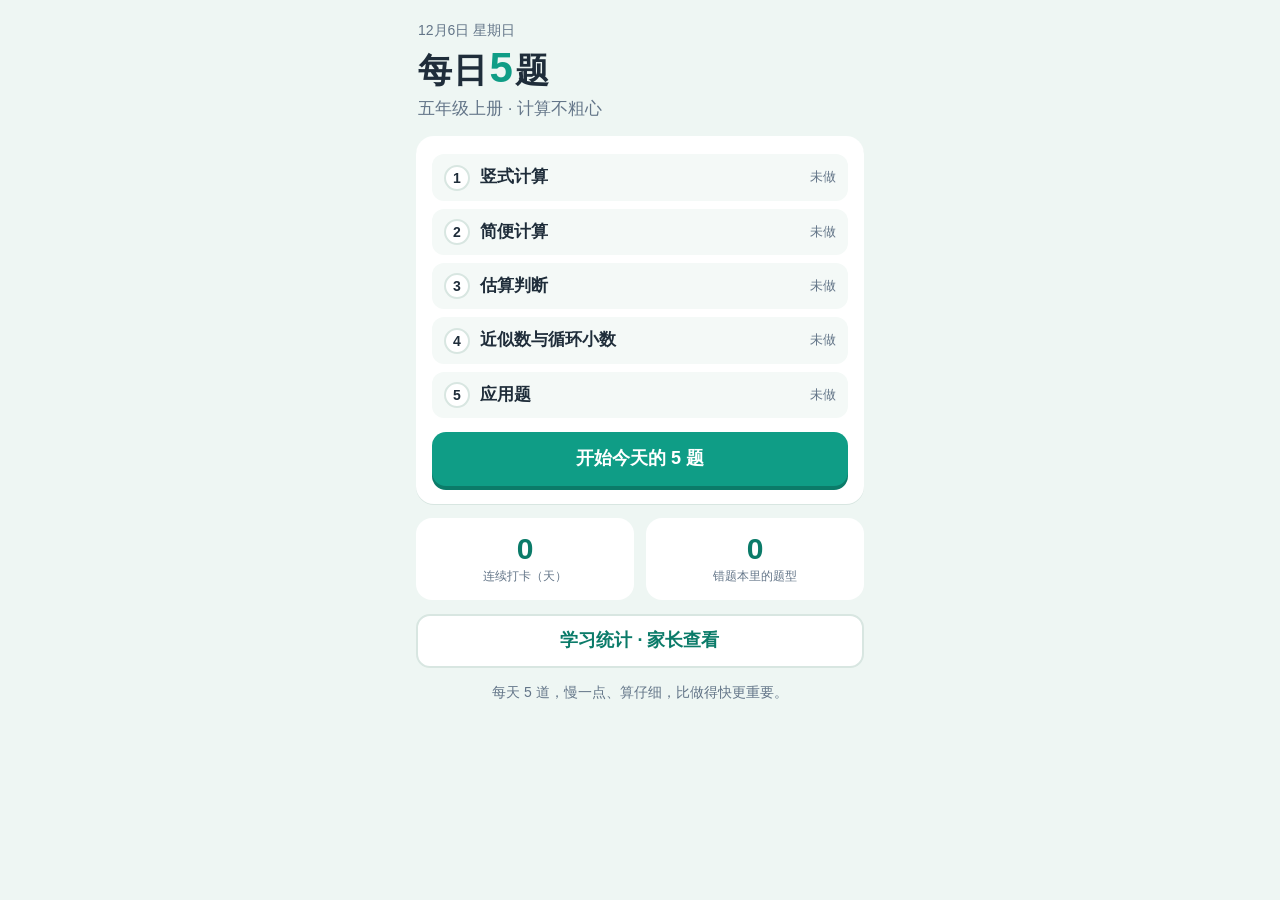
==== index.html @ 1dfd8f1d "每日5题：五年级上册数学计算练习 Co-Authored-By: Claude Opus 5.5 <noreply@anthropic.com>" ====
<!doctype html>
<html lang="zh-CN">
<head>
<meta charset="utf-8">
<meta name="viewport" content="width=device-width, initial-scale=1, maximum-scale=1, viewport-fit=cover">
<meta name="format-detection" content="telephone=no">
<meta name="theme-color" content="#eef6f3">
<title>每日5题 · 五上数学</title>
<link rel="stylesheet" href="style.css?v=1">
</head>
<body>
<main id="app" class="wrap"></main>
<div id="fx" aria-hidden="true"></div>
<div id="toast" role="status"></div>
<script src="app.js?v=1"></script>
</body>
</html>
---- style.css ----
/* 清爽的薄荷绿 + 阳光黄；小数点统一用珊瑚红突出 */
:root {
  --bg: #eef6f3;
  --card: #ffffff;
  --ink: #1f2d3a;
  --muted: #637588;
  --line: #d8e6e1;
  --soft: #f4f9f7;
  --primary: #0f9d86;
  --primary-d: #0b7b69;
  --sun: #ffbf2f;
  --red: #e5533d;
  --red-bg: #fdeeeb;
  --ok-bg: #e2f5ef;
  --warn-bg: #fff6dc;
  --f: -apple-system, BlinkMacSystemFont, "PingFang SC", "Hiragino Sans GB", "Microsoft YaHei", "Helvetica Neue", Arial, sans-serif;
  --num: "DIN Alternate", "Roboto", -apple-system, "Helvetica Neue", Arial, sans-serif;
  color-scheme: light;
}
* { box-sizing: border-box; -webkit-tap-highlight-color: transparent; }
html, body { margin: 0; background: var(--bg); color: var(--ink); }
body { font-family: var(--f); font-size: 17px; line-height: 1.55; -webkit-text-size-adjust: 100%; }
button { font: inherit; color: inherit; border: 0; background: none; cursor: pointer; }
button:focus-visible, summary:focus-visible, input:focus-visible { outline: 3px solid var(--sun); outline-offset: 2px; }
.wrap {
  max-width: 480px; margin: 0 auto; display: flex; flex-direction: column; gap: 14px;
  padding-top: max(14px, env(safe-area-inset-top, 0px)); padding-bottom: 24px;
  padding-left: max(16px, env(safe-area-inset-left, 0px)); padding-right: max(16px, env(safe-area-inset-right, 0px));
}
.card { background: var(--card); border-radius: 18px; padding: 18px 16px; box-shadow: 0 1px 0 var(--line); min-width: 0; }
h2 { font-size: 16px; margin: 0 0 12px; }
.mini { font-size: 13px; color: var(--muted); margin: 8px 0 0; }

/* 按钮 */
.btn { display: block; width: 100%; min-height: 54px; border-radius: 14px; font-size: 18px; font-weight: 700; padding: 10px 16px; }
.btn.primary { background: var(--primary); color: #fff; box-shadow: 0 4px 0 var(--primary-d); }
.btn.primary:active { transform: translateY(3px); box-shadow: 0 1px 0 var(--primary-d); }
.btn.ghost { background: var(--card); border: 2px solid var(--line); color: var(--primary-d); }
.btn.red { background: var(--red); color: #fff; }
.btn.small { min-height: 44px; font-size: 15px; margin-top: 10px; background: var(--soft); border: 2px solid var(--line); }

/* 首页 */
.hello { padding: 6px 2px 0; }
.date { color: var(--muted); font-size: 14px; }
h1 { margin: 2px 0 0; font-size: 34px; line-height: 1.15; letter-spacing: .02em; }
h1 b { color: var(--primary); font-family: var(--num); font-size: 42px; padding: 0 2px; }
.sub { margin: 4px 0 0; color: var(--muted); }
.today { display: flex; flex-direction: column; gap: 14px; }
.slots { list-style: none; margin: 0; padding: 0; display: flex; flex-direction: column; gap: 8px; }
.slot, .ritem summary { display: flex; align-items: center; gap: 10px; padding: 10px 12px; border-radius: 12px; background: var(--soft); }
.no { width: 26px; height: 26px; flex: none; border-radius: 50%; display: grid; place-items: center; background: var(--card); border: 2px solid var(--line); font: 700 14px var(--num); }
.nm { flex: 1; font-weight: 600; min-width: 0; }
.stt { font-size: 13px; color: var(--muted); white-space: nowrap; }
.right1 .stt { color: var(--primary-d); font-weight: 700; }
.right1 .no { background: var(--primary); border-color: var(--primary); color: #fff; }
.right2 .stt { color: #b07d00; font-weight: 700; }
.right2 .no { background: var(--sun); border-color: var(--sun); }
.wrong .stt { color: var(--red); font-weight: 700; }
.wrong .no { background: var(--red); border-color: var(--red); color: #fff; }
.badge { font-style: normal; font-size: 12px; font-weight: 700; color: #fff; background: #ff7a59; border-radius: 99px; padding: 1px 8px; margin-left: 6px; vertical-align: 2px; }
.doneline { margin: 0; text-align: center; color: var(--primary-d); font-weight: 700; }
.tiles { display: grid; grid-template-columns: 1fr 1fr; gap: 12px; }
.tiles.three { grid-template-columns: repeat(3, 1fr); gap: 8px; }
.tile { background: var(--card); border-radius: 16px; padding: 14px 10px; text-align: center; display: flex; flex-direction: column; gap: 2px; }
.tile b { font: 700 30px/1.1 var(--num); color: var(--primary-d); font-variant-numeric: tabular-nums; }
.tile span { font-size: 12px; color: var(--muted); }
.motto { text-align: center; color: var(--muted); font-size: 14px; margin: 0; }

/* 顶栏 */
.topbar { display: flex; align-items: center; gap: 12px; min-height: 40px; }
.back { font-weight: 700; color: var(--primary-d); padding: 6px 10px 6px 0; white-space: nowrap; }
.ttl { font-weight: 700; font-size: 18px; }
.dots { display: flex; gap: 8px; margin-left: auto; }
.dot { width: 14px; height: 14px; border-radius: 50%; background: var(--card); border: 2px solid var(--line); }
.dot.right1 { background: var(--primary); border-color: var(--primary); }
.dot.right2 { background: var(--sun); border-color: var(--sun); }
.dot.wrong { background: var(--red); border-color: var(--red); }
.dot.cur { outline: 3px solid rgba(15,157,134,.35); outline-offset: 2px; }

/* 题目 */
.prob { display: flex; flex-direction: column; gap: 14px; }
.tagrow { display: flex; flex-wrap: wrap; align-items: center; gap: 8px; }
.qno { font-weight: 800; color: var(--primary-d); }
.qtype { font-size: 13px; color: var(--muted); background: var(--soft); border-radius: 99px; padding: 2px 10px; }
.tagrow .badge { margin-left: 0; }
.ptext { margin: 0; font-size: 18px; line-height: 1.7; }
.expr { font: 700 32px/1.3 var(--num); text-align: center; padding: 6px 0; word-break: break-word; font-variant-numeric: tabular-nums; }
.ptext + .expr { font-size: 26px; }
.note { margin: -6px 0 0; font-size: 13px; color: var(--muted); text-align: center; }
.rd { position: relative; display: inline-block; }
.rd::before { content: ""; position: absolute; left: 50%; top: -.05em; width: 5px; height: 5px; margin-left: -2.5px; border-radius: 50%; background: currentColor; }
.part { display: flex; flex-direction: column; gap: 8px; }
.plabel { font-weight: 700; }
.plabel i { font-style: normal; color: var(--primary); margin-right: 4px; }
.arow { display: flex; align-items: center; gap: 10px; }
.abox { flex: 1; min-width: 0; min-height: 58px; border-radius: 14px; border: 2px solid var(--line); background: var(--soft); display: flex; align-items: center; justify-content: center; font: 700 30px var(--num); letter-spacing: .04em; font-variant-numeric: tabular-nums; }
.abox.on { border-color: var(--primary); background: #fff; box-shadow: 0 0 0 4px rgba(15,157,134,.12); }
.abox.wrong { border-color: var(--red); color: var(--red); text-decoration: line-through; }
.abox .ph { font: 400 15px var(--f); color: var(--muted); letter-spacing: 0; }
.caret { width: 2px; height: 30px; background: var(--primary); margin-left: 3px; animation: blink 1s steps(1) infinite; }
@keyframes blink { 50% { opacity: 0; } }
.pt { color: var(--red); font-size: 1.15em; padding: 0 1px; }
.unit { font-weight: 700; color: var(--muted); }
.tick { color: var(--primary); font-weight: 900; font-size: 22px; }
.opts { display: grid; grid-template-columns: 1fr; gap: 10px; }
.opts:has(.opt:nth-child(4)) { grid-template-columns: 1fr 1fr; }
.opt { min-height: 54px; border-radius: 14px; border: 2px solid var(--line); background: var(--soft); font: 700 20px var(--num); padding: 8px 10px; }
.opt.sel { border-color: var(--primary); background: #fff; box-shadow: 0 0 0 4px rgba(15,157,134,.15); color: var(--primary-d); }
.opt.ok { background: var(--primary); border-color: var(--primary); color: #fff; }
.opt.bad { background: var(--red); border-color: var(--red); color: #fff; }
.opt:disabled { opacity: 1; cursor: default; }

/* 反馈 */
.fb { border-radius: 14px; padding: 14px; display: flex; flex-direction: column; gap: 6px; }
.fb p { margin: 0; }
.fbh { font-weight: 800; font-size: 17px; }
.fb.warn { background: var(--warn-bg); }
.fb.warn .fbh { color: #a26b00; }
.fb.bad { background: var(--red-bg); }
.fb.bad .fbh { color: var(--red); }
.fb.ok { background: var(--ok-bg); }
.fb.ok .fbh { color: var(--primary-d); }
.fb .right { font-size: 17px; margin-top: 4px; }
.fb .right b { font: 700 24px var(--num); color: var(--primary-d); }
.solh { font-weight: 700; margin-top: 6px; }
details summary { cursor: pointer; font-weight: 700; color: var(--primary-d); list-style: none; }
details summary::-webkit-details-marker { display: none; }
.fb details summary::before { content: "▸ "; }
.fb details[open] summary::before { content: "▾ "; }
.sol { margin: 6px 0 0; padding-left: 22px; display: flex; flex-direction: column; gap: 6px; font-variant-numeric: tabular-nums; }
.sol li { padding-left: 2px; }
.shake { animation: shake .45s; }
@keyframes shake { 20%, 60% { transform: translateX(-8px); } 40%, 80% { transform: translateX(8px); } }

/* 底部数字键盘 */
.dock { position: sticky; bottom: 0; z-index: 5; background: var(--bg); padding: 10px 0 max(10px, env(safe-area-inset-bottom, 0px)); display: flex; flex-direction: column; gap: 10px; }
.keypad { display: grid; grid-template-columns: repeat(3, 1fr); gap: 8px; }
.key { min-height: 52px; border-radius: 12px; background: var(--card); box-shadow: 0 3px 0 var(--line); font: 700 26px var(--num); }
.key:active { transform: translateY(2px); box-shadow: 0 1px 0 var(--line); }
.key.pt-key { color: var(--red); font-size: 34px; line-height: 1; }
.key.fn { font-size: 22px; color: var(--muted); }
.key:disabled { opacity: .3; box-shadow: none; }

/* 提交前检查 */
.mask { position: fixed; inset: 0; z-index: 20; background: rgba(20,40,40,.4); display: flex; align-items: flex-end; justify-content: center; }
.sheet { width: 100%; max-width: 480px; background: var(--card); border-radius: 22px 22px 0 0; text-align: center; display: flex; flex-direction: column; gap: 10px;
  padding: 22px max(16px, env(safe-area-inset-right, 0px)) max(18px, env(safe-area-inset-bottom, 0px)) max(16px, env(safe-area-inset-left, 0px)); animation: up .2s ease-out; }
@keyframes up { from { transform: translateY(40px); opacity: 0; } }
.sh-t { font-size: 22px; font-weight: 800; }
.sh-v { font: 700 44px var(--num); letter-spacing: .04em; }
.sh-v small { font: 700 18px var(--f); color: var(--muted); margin-left: 6px; }
.sheet p { margin: 0; color: var(--muted); }
.sh-b { display: grid; grid-template-columns: 1fr 1.4fr; gap: 10px; margin-top: 6px; }

/* 成绩 */
.sumcard { text-align: center; }
.stars { display: flex; justify-content: center; gap: 6px; font-size: 38px; line-height: 1; }
.star { color: var(--line); }
.star.on { color: var(--sun); }
.score { margin-top: 10px; font-size: 18px; }
.score b { font: 700 30px var(--num); color: var(--primary-d); }
.smsg { margin: 4px 0 0; font-weight: 700; }
.rlist { display: flex; flex-direction: column; gap: 8px; }
.ritem { background: var(--card); border-radius: 14px; overflow: hidden; }
.ritem summary { background: var(--card); }
.rbody { padding: 0 14px 14px; }
.rbody p { margin: 6px 0; }
.rq { font-weight: 600; }

/* 统计 */
.week { display: grid; grid-template-columns: repeat(7, 1fr); gap: 6px; text-align: center; }
.wd span { font-size: 12px; color: var(--muted); }
.wd i { display: grid; place-items: center; margin: 4px auto 0; width: 32px; height: 32px; border-radius: 50%; background: var(--soft); border: 2px solid var(--line); font-style: normal; color: #fff; font-weight: 800; }
.wd.done i { background: var(--primary); border-color: var(--primary); }
.wd.half i { background: var(--warn-bg); border-color: var(--sun); }
.bar { margin-bottom: 12px; }
.bl { display: flex; align-items: baseline; gap: 8px; font-size: 15px; }
.bl span { flex: 1; }
.bl b { font-family: var(--num); font-variant-numeric: tabular-nums; }
.bl small { color: var(--muted); font-size: 12px; min-width: 40px; text-align: right; font-variant-numeric: tabular-nums; }
.bt { height: 12px; border-radius: 99px; background: var(--soft); overflow: hidden; margin-top: 4px; }
.bt i { display: block; height: 100%; border-radius: 99px; background: var(--primary); }
.bt i.mid { background: var(--sun); }
.bt i.low { background: var(--red); }
.top, .wb, .miss { list-style: none; margin: 0; padding: 0; display: flex; flex-direction: column; gap: 10px; }
.top li { display: flex; gap: 10px; align-items: flex-start; }
.top .rk { width: 26px; height: 26px; flex: none; border-radius: 8px; background: var(--red-bg); color: var(--red); font-weight: 800; display: grid; place-items: center; }
.top li div { flex: 1; min-width: 0; display: flex; flex-direction: column; }
.top small { color: var(--muted); font-size: 13px; }
.top em, .wb em { font-style: normal; font-weight: 700; color: var(--muted); white-space: nowrap; font-size: 14px; }
.wb li { display: flex; justify-content: space-between; gap: 10px; padding: 10px 12px; border-radius: 12px; background: var(--soft); font-size: 15px; }
.empty { color: var(--muted); font-size: 14px; background: none !important; }
.miss li { padding: 12px; border-radius: 12px; background: var(--soft); }
.miss p { margin: 4px 0 0; }
.mh { display: flex; justify-content: space-between; font-size: 13px; color: var(--muted); }
.mh em { font-style: normal; font-weight: 700; }
.mh em.wrong { color: var(--red); }
.mh em.right2 { color: #b07d00; }
textarea { width: 100%; font: 13px/1.5 var(--f); padding: 10px; border-radius: 12px; border: 2px solid var(--line); background: var(--soft); color: var(--ink); resize: vertical; margin-top: 4px; }
#importbox { margin-top: 14px; }
.tg { display: flex; align-items: center; gap: 10px; padding: 10px 0; border-bottom: 1px solid var(--line); font-weight: 600; }
.tg:last-child { border-bottom: 0; }
.tg input { width: 22px; height: 22px; accent-color: var(--primary); }
.danger h2 { color: var(--red); }
.danger p { margin: 0 0 6px; }

/* 鼓励动画 */
#fx { position: fixed; inset: 0; z-index: 30; pointer-events: none; display: none; place-items: center; }
#fx.show { display: grid; }
.burst { position: absolute; left: 50%; top: 45%; }
.burst i { position: absolute; width: 12px; height: 12px; border-radius: 3px; animation: fly .9s ease-out forwards; }
@keyframes fly { from { transform: rotate(var(--a)) translateY(0) scale(.4); opacity: 1; } to { transform: rotate(var(--a)) translateY(calc(var(--d) * -1)) scale(1); opacity: 0; } }
.cheer { position: absolute; top: 45%; transform: translateY(-50%); background: var(--sun); color: var(--ink); font-size: 28px; font-weight: 900; padding: 10px 24px; border-radius: 99px; box-shadow: 0 6px 0 #d99a00; animation: pop 1.4s ease-out forwards; }
@keyframes pop { 0% { transform: translateY(-50%) scale(.3); opacity: 0; } 15% { transform: translateY(-50%) scale(1.12); opacity: 1; } 25% { transform: translateY(-50%) scale(1); } 80% { opacity: 1; } 100% { opacity: 0; } }
#toast { position: fixed; left: 50%; bottom: 40%; transform: translateX(-50%); z-index: 40; background: rgba(31,45,58,.92); color: #fff; padding: 10px 18px; border-radius: 12px; font-size: 15px; opacity: 0; pointer-events: none; transition: opacity .2s; max-width: 80%; text-align: center; }
#toast.show { opacity: 1; }
@media (prefers-reduced-motion: reduce) { .shake, .burst i, .cheer, .sheet, .caret { animation: none; } }
@media (max-width: 360px) { .expr { font-size: 26px; } .tiles.three .tile b { font-size: 24px; } }
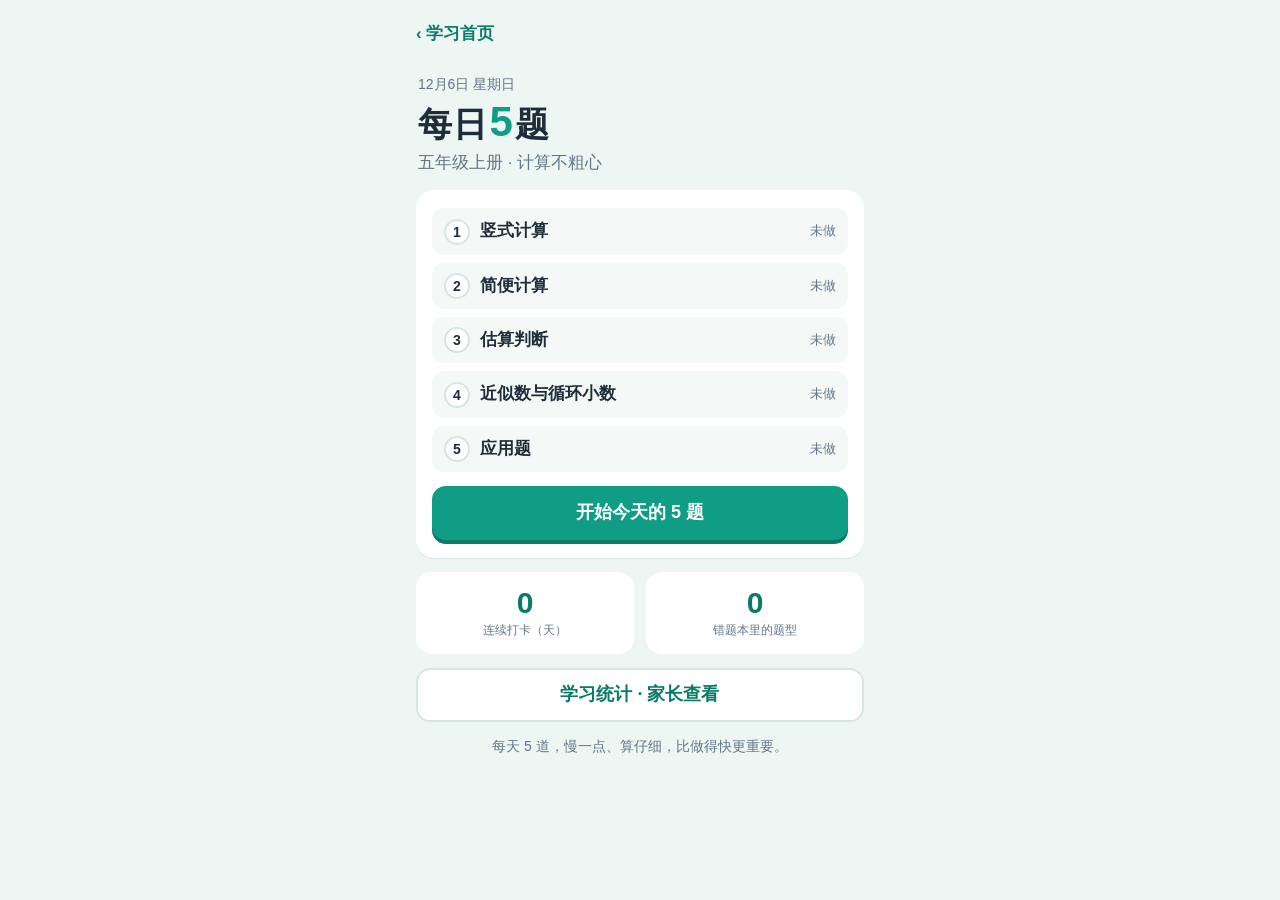
==== commit 6b586468: "加入学习首页入口 Co-Authored-By: Claude Opus 5.5 <noreply@anthropic.com>" ====
--- a/index.html
+++ b/index.html
@@ -6,12 +6,12 @@
 <meta name="format-detection" content="telephone=no">
 <meta name="theme-color" content="#eef6f3">
 <title>每日5题 · 五上数学</title>
-<link rel="stylesheet" href="style.css?v=1">
+<link rel="stylesheet" href="style.css?v=2">
 </head>
 <body>
 <main id="app" class="wrap"></main>
 <div id="fx" aria-hidden="true"></div>
 <div id="toast" role="status"></div>
-<script src="app.js?v=1"></script>
+<script src="app.js?v=2"></script>
 </body>
 </html>
--- a/style.css
+++ b/style.css
@@ -68,7 +68,7 @@
 
 /* 顶栏 */
 .topbar { display: flex; align-items: center; gap: 12px; min-height: 40px; }
-.back { font-weight: 700; color: var(--primary-d); padding: 6px 10px 6px 0; white-space: nowrap; }
+.back { font-weight: 700; color: var(--primary-d); padding: 6px 10px 6px 0; white-space: nowrap; text-decoration: none; }
 .ttl { font-weight: 700; font-size: 18px; }
 .dots { display: flex; gap: 8px; margin-left: auto; }
 .dot { width: 14px; height: 14px; border-radius: 50%; background: var(--card); border: 2px solid var(--line); }
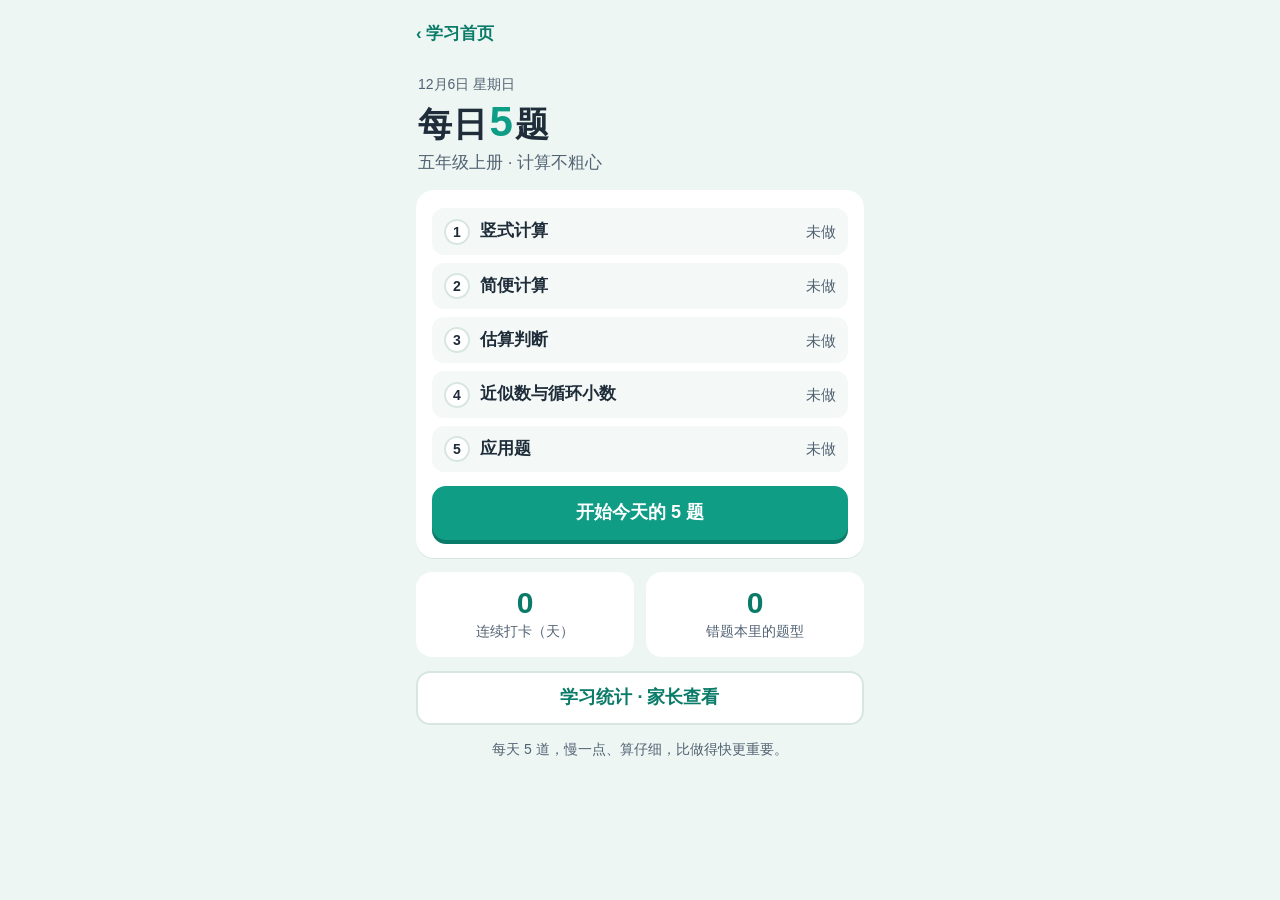
==== commit b0d6ef0e: "更新每日5题样式 Co-Authored-By: Claude Opus 5.5 <noreply@anthropic.com>" ====
--- a/index.html
+++ b/index.html
@@ -2,7 +2,7 @@
 <html lang="zh-CN">
 <head>
 <meta charset="utf-8">
-<meta name="viewport" content="width=device-width, initial-scale=1, maximum-scale=1, viewport-fit=cover">
+<meta name="viewport" content="width=device-width, initial-scale=1, viewport-fit=cover">
 <meta name="format-detection" content="telephone=no">
 <meta name="theme-color" content="#eef6f3">
 <title>每日5题 · 五上数学</title>
--- a/style.css
+++ b/style.css
@@ -3,7 +3,7 @@
   --bg: #eef6f3;
   --card: #ffffff;
   --ink: #1f2d3a;
-  --muted: #637588;
+  --muted: #526273;
   --line: #d8e6e1;
   --soft: #f4f9f7;
   --primary: #0f9d86;
@@ -29,7 +29,7 @@
 }
 .card { background: var(--card); border-radius: 18px; padding: 18px 16px; box-shadow: 0 1px 0 var(--line); min-width: 0; }
 h2 { font-size: 16px; margin: 0 0 12px; }
-.mini { font-size: 13px; color: var(--muted); margin: 8px 0 0; }
+.mini { font-size: 15px; color: var(--muted); margin: 8px 0 0; }
 
 /* 按钮 */
 .btn { display: block; width: 100%; min-height: 54px; border-radius: 14px; font-size: 18px; font-weight: 700; padding: 10px 16px; }
@@ -50,20 +50,20 @@
 .slot, .ritem summary { display: flex; align-items: center; gap: 10px; padding: 10px 12px; border-radius: 12px; background: var(--soft); }
 .no { width: 26px; height: 26px; flex: none; border-radius: 50%; display: grid; place-items: center; background: var(--card); border: 2px solid var(--line); font: 700 14px var(--num); }
 .nm { flex: 1; font-weight: 600; min-width: 0; }
-.stt { font-size: 13px; color: var(--muted); white-space: nowrap; }
+.stt { font-size: 15px; color: var(--muted); white-space: nowrap; }
 .right1 .stt { color: var(--primary-d); font-weight: 700; }
 .right1 .no { background: var(--primary); border-color: var(--primary); color: #fff; }
 .right2 .stt { color: #b07d00; font-weight: 700; }
 .right2 .no { background: var(--sun); border-color: var(--sun); }
 .wrong .stt { color: var(--red); font-weight: 700; }
 .wrong .no { background: var(--red); border-color: var(--red); color: #fff; }
-.badge { font-style: normal; font-size: 12px; font-weight: 700; color: #fff; background: #ff7a59; border-radius: 99px; padding: 1px 8px; margin-left: 6px; vertical-align: 2px; }
+.badge { font-style: normal; font-size: 14px; font-weight: 700; color: #fff; background: #ff7a59; border-radius: 99px; padding: 1px 8px; margin-left: 6px; vertical-align: 2px; }
 .doneline { margin: 0; text-align: center; color: var(--primary-d); font-weight: 700; }
 .tiles { display: grid; grid-template-columns: 1fr 1fr; gap: 12px; }
 .tiles.three { grid-template-columns: repeat(3, 1fr); gap: 8px; }
 .tile { background: var(--card); border-radius: 16px; padding: 14px 10px; text-align: center; display: flex; flex-direction: column; gap: 2px; }
 .tile b { font: 700 30px/1.1 var(--num); color: var(--primary-d); font-variant-numeric: tabular-nums; }
-.tile span { font-size: 12px; color: var(--muted); }
+.tile span { font-size: 14px; color: var(--muted); }
 .motto { text-align: center; color: var(--muted); font-size: 14px; margin: 0; }
 
 /* 顶栏 */
@@ -81,12 +81,12 @@
 .prob { display: flex; flex-direction: column; gap: 14px; }
 .tagrow { display: flex; flex-wrap: wrap; align-items: center; gap: 8px; }
 .qno { font-weight: 800; color: var(--primary-d); }
-.qtype { font-size: 13px; color: var(--muted); background: var(--soft); border-radius: 99px; padding: 2px 10px; }
+.qtype { font-size: 15px; color: var(--muted); background: var(--soft); border-radius: 99px; padding: 2px 10px; }
 .tagrow .badge { margin-left: 0; }
 .ptext { margin: 0; font-size: 18px; line-height: 1.7; }
 .expr { font: 700 32px/1.3 var(--num); text-align: center; padding: 6px 0; word-break: break-word; font-variant-numeric: tabular-nums; }
 .ptext + .expr { font-size: 26px; }
-.note { margin: -6px 0 0; font-size: 13px; color: var(--muted); text-align: center; }
+.note { margin: -6px 0 0; font-size: 15px; color: var(--muted); text-align: center; }
 .rd { position: relative; display: inline-block; }
 .rd::before { content: ""; position: absolute; left: 50%; top: -.05em; width: 5px; height: 5px; margin-left: -2.5px; border-radius: 50%; background: currentColor; }
 .part { display: flex; flex-direction: column; gap: 8px; }
@@ -169,7 +169,7 @@
 
 /* 统计 */
 .week { display: grid; grid-template-columns: repeat(7, 1fr); gap: 6px; text-align: center; }
-.wd span { font-size: 12px; color: var(--muted); }
+.wd span { font-size: 14px; color: var(--muted); }
 .wd i { display: grid; place-items: center; margin: 4px auto 0; width: 32px; height: 32px; border-radius: 50%; background: var(--soft); border: 2px solid var(--line); font-style: normal; color: #fff; font-weight: 800; }
 .wd.done i { background: var(--primary); border-color: var(--primary); }
 .wd.half i { background: var(--warn-bg); border-color: var(--sun); }
@@ -177,7 +177,7 @@
 .bl { display: flex; align-items: baseline; gap: 8px; font-size: 15px; }
 .bl span { flex: 1; }
 .bl b { font-family: var(--num); font-variant-numeric: tabular-nums; }
-.bl small { color: var(--muted); font-size: 12px; min-width: 40px; text-align: right; font-variant-numeric: tabular-nums; }
+.bl small { color: var(--muted); font-size: 14px; min-width: 40px; text-align: right; font-variant-numeric: tabular-nums; }
 .bt { height: 12px; border-radius: 99px; background: var(--soft); overflow: hidden; margin-top: 4px; }
 .bt i { display: block; height: 100%; border-radius: 99px; background: var(--primary); }
 .bt i.mid { background: var(--sun); }
@@ -186,13 +186,13 @@
 .top li { display: flex; gap: 10px; align-items: flex-start; }
 .top .rk { width: 26px; height: 26px; flex: none; border-radius: 8px; background: var(--red-bg); color: var(--red); font-weight: 800; display: grid; place-items: center; }
 .top li div { flex: 1; min-width: 0; display: flex; flex-direction: column; }
-.top small { color: var(--muted); font-size: 13px; }
+.top small { color: var(--muted); font-size: 15px; }
 .top em, .wb em { font-style: normal; font-weight: 700; color: var(--muted); white-space: nowrap; font-size: 14px; }
 .wb li { display: flex; justify-content: space-between; gap: 10px; padding: 10px 12px; border-radius: 12px; background: var(--soft); font-size: 15px; }
 .empty { color: var(--muted); font-size: 14px; background: none !important; }
 .miss li { padding: 12px; border-radius: 12px; background: var(--soft); }
 .miss p { margin: 4px 0 0; }
-.mh { display: flex; justify-content: space-between; font-size: 13px; color: var(--muted); }
+.mh { display: flex; justify-content: space-between; font-size: 15px; color: var(--muted); }
 .mh em { font-style: normal; font-weight: 700; }
 .mh em.wrong { color: var(--red); }
 .mh em.right2 { color: #b07d00; }
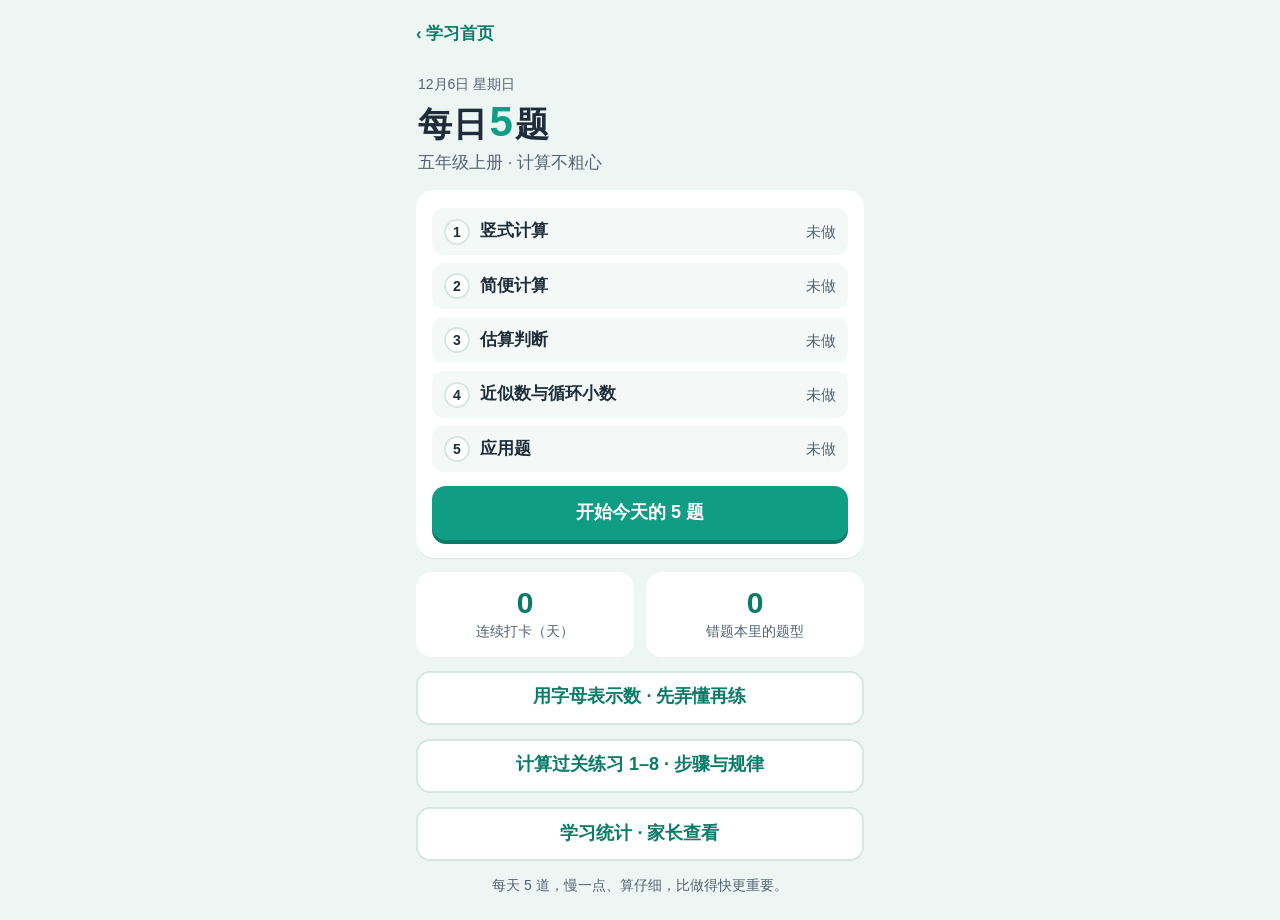
==== commit 8eeea46a: "加入用字母表示数和计算过关 Co-Authored-By: Claude Opus 5.5 <noreply@anthropic.com>" ====
--- a/index.html
+++ b/index.html
@@ -6,12 +6,12 @@
 <meta name="format-detection" content="telephone=no">
 <meta name="theme-color" content="#eef6f3">
 <title>每日5题 · 五上数学</title>
-<link rel="stylesheet" href="style.css?v=2">
+<link rel="stylesheet" href="style.css?v=3">
 </head>
 <body>
 <main id="app" class="wrap"></main>
 <div id="fx" aria-hidden="true"></div>
 <div id="toast" role="status"></div>
-<script src="app.js?v=2"></script>
+<script src="app.js?v=4"></script>
 </body>
 </html>
